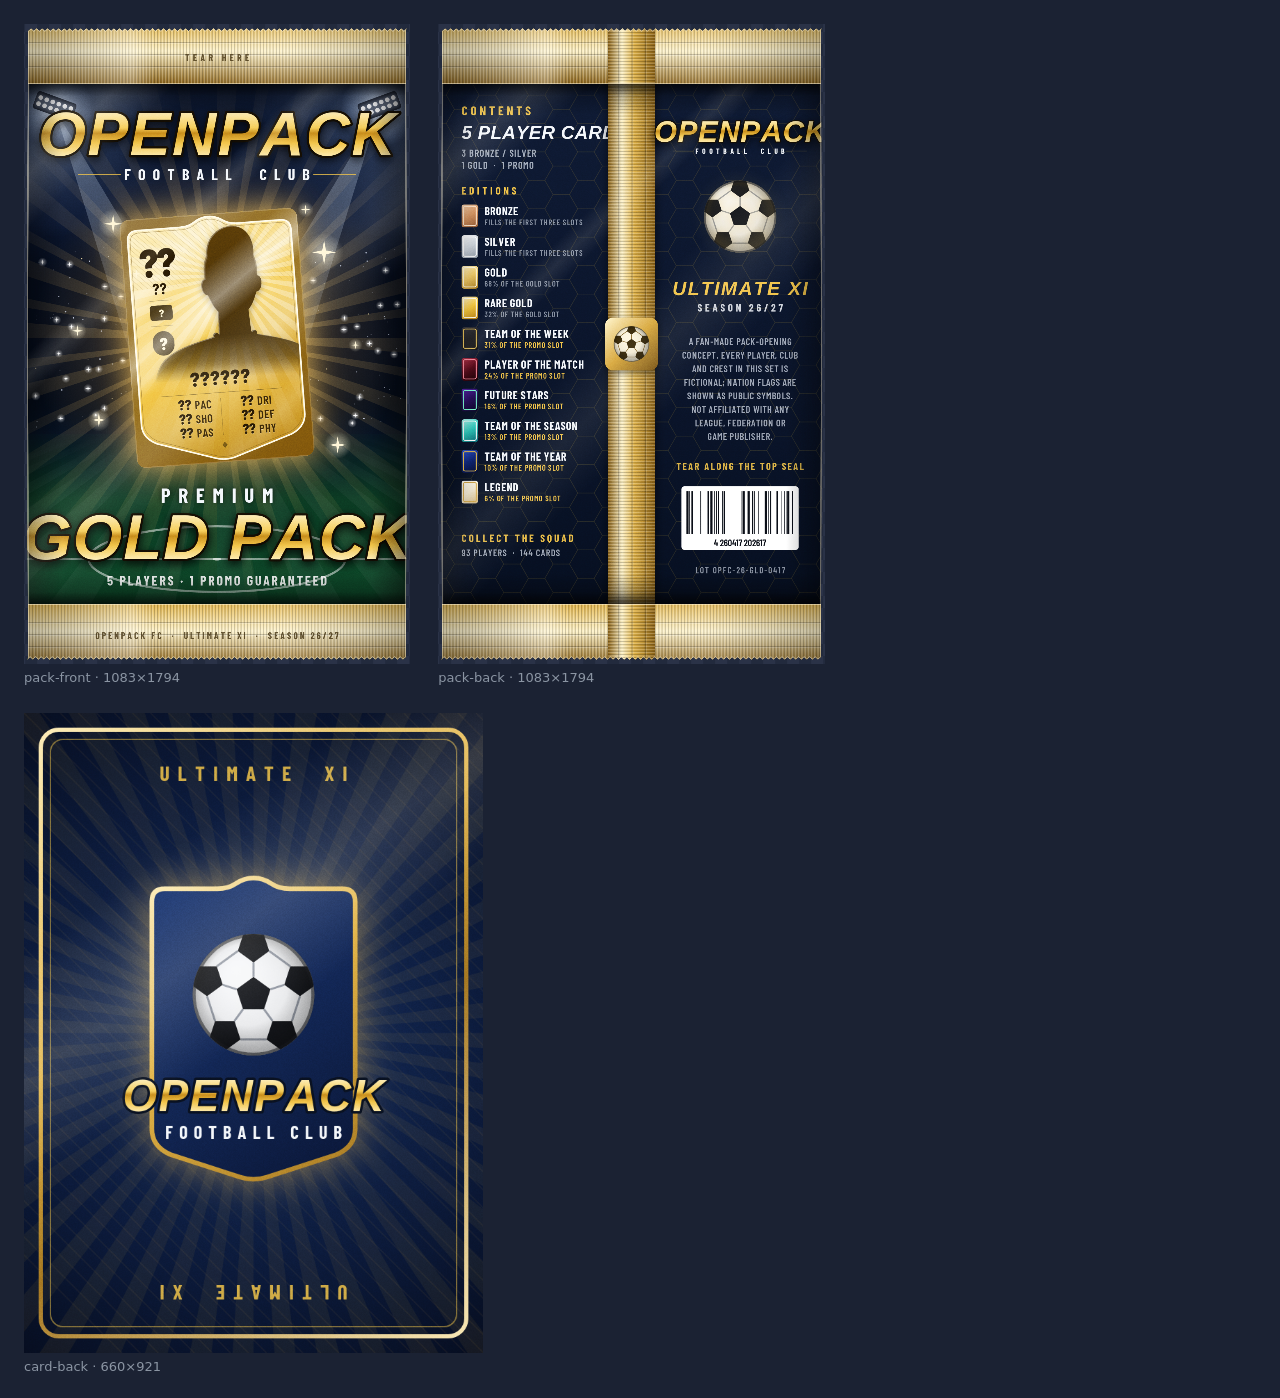
==== tools/art/index.html @ 4892d1dc "Reskin: football (FUT-style) player cards replace the Pokémon set Every Pokémon asset is gone. Cards" ====
<!DOCTYPE html>
<html lang="en">
<head>
<meta charset="UTF-8" />
<meta name="viewport" content="width=device-width, initial-scale=1" />
<title>Pack Art</title>
<link id="font-css" rel="stylesheet" href="https://fonts.googleapis.com/css2?family=Barlow+Condensed:ital,wght@0,500;0,600;0,700;0,800;1,700;1,800&display=swap" onload="this.dataset.ready=1" />
<style>
  body { margin: 0; background: #1b2233; color: #dfe6ee; font: 13px system-ui, sans-serif; }
  .row { display: flex; gap: 28px; padding: 24px; align-items: flex-start; flex-wrap: wrap; }
  figure { margin: 0; }
  canvas { display: block; height: var(--h, 640px); width: auto; background: repeating-conic-gradient(#2a3247 0% 25%, #222a3d 0% 50%) 50% / 24px 24px; }
  figcaption { margin-top: 6px; color: #8b95a3; }
</style>
</head>
<body>
<div class="row" id="row"></div>
<script type="module">
  // Live preview of the printed art (tools/art/packart.js). tools/render_art.mjs
  // loads this page headless and calls window.renderArt(name) → a PNG data URL.
  import { PIECES } from "./packart.js";
  const row = document.getElementById("row");
  const params = new URLSearchParams(location.search);
  if (params.get("h")) document.documentElement.style.setProperty("--h", params.get("h") + "px");
  const canvases = {};
  for (const [name, p] of Object.entries(PIECES)) {
    const fig = document.createElement("figure");
    const c = document.createElement("canvas");
    c.width = p.w; c.height = p.h;
    fig.append(c);
    const cap = document.createElement("figcaption");
    cap.textContent = `${name} · ${p.w}×${p.h}`;
    fig.append(cap);
    row.append(fig);
    canvases[name] = c;
  }
  window.artReady = (async () => {
    for (const [name, p] of Object.entries(PIECES)) await p.draw(canvases[name].getContext("2d"));
    return true;
  })();
  window.renderArt = async (name) => {
    await window.artReady;
    return canvases[name].toDataURL("image/png");
  };
</script>
</body>
</html>
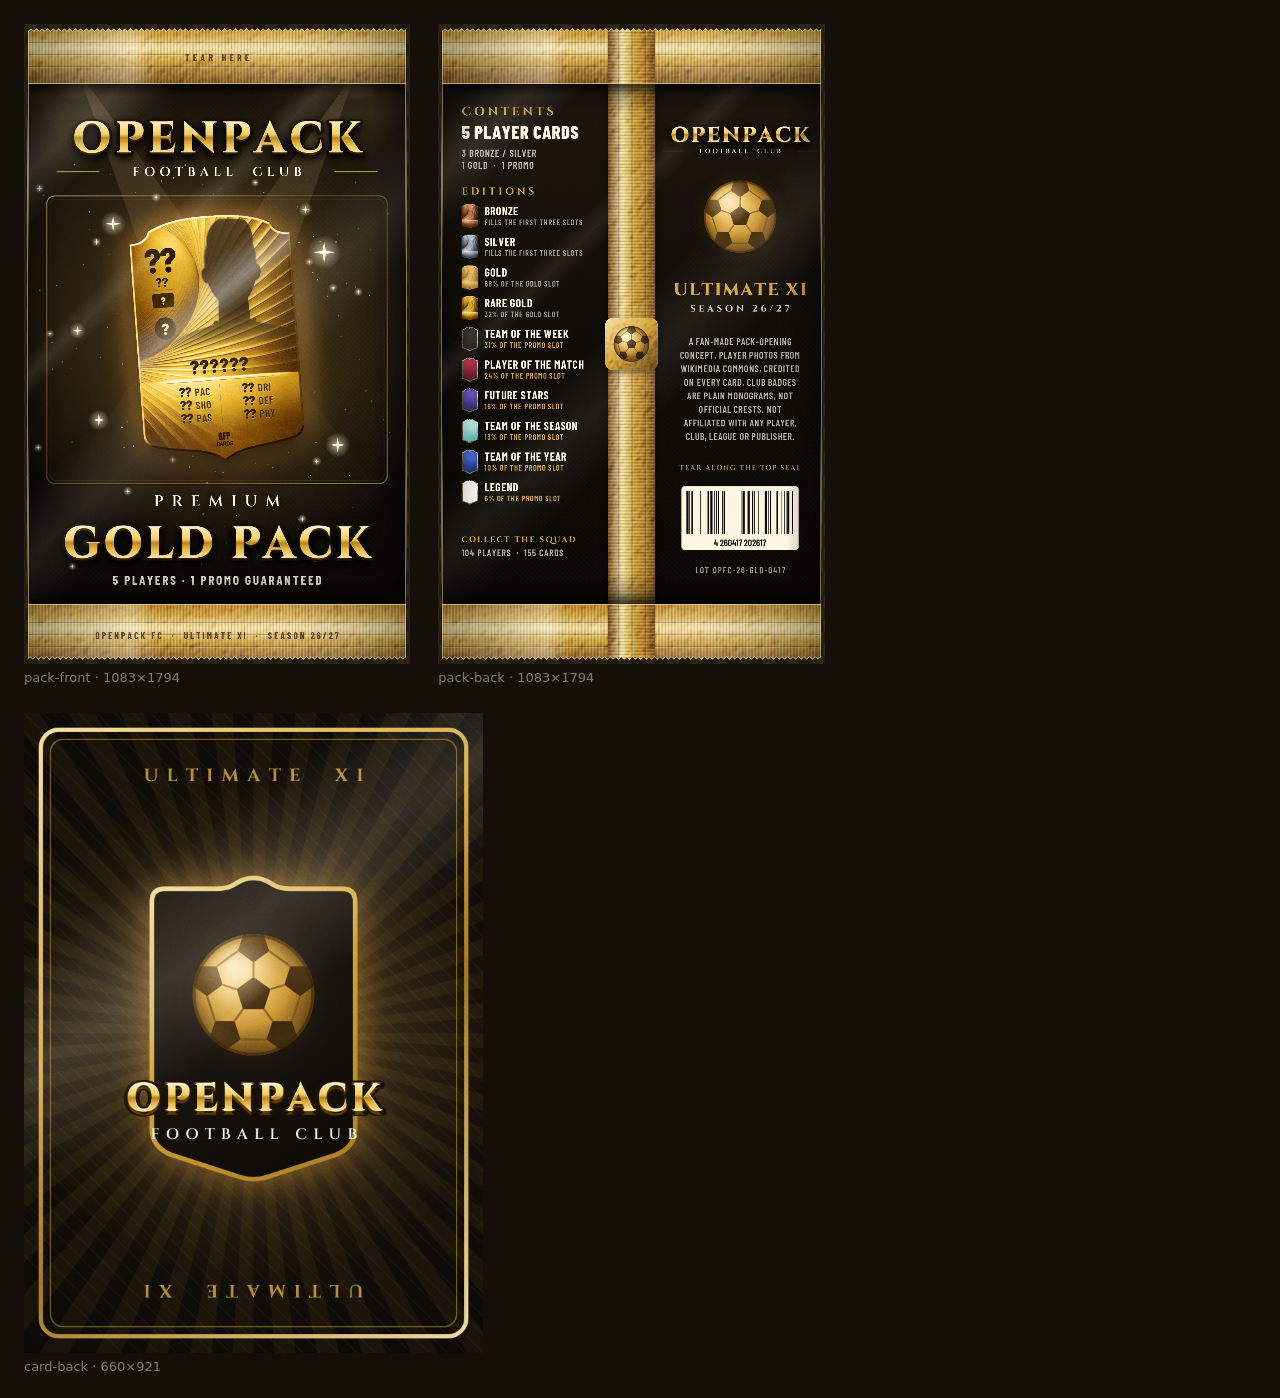
==== commit 73015077: "Pack art: black foil pouch, hammered-gold crimps, engraved lettering, golden ball Re-draws the print" ====
--- a/tools/art/index.html
+++ b/tools/art/index.html
@@ -4,13 +4,13 @@
 <meta charset="UTF-8" />
 <meta name="viewport" content="width=device-width, initial-scale=1" />
 <title>Pack Art</title>
-<link id="font-css" rel="stylesheet" href="https://fonts.googleapis.com/css2?family=Barlow+Condensed:ital,wght@0,500;0,600;0,700;0,800;1,700;1,800&display=swap" onload="this.dataset.ready=1" />
+<link id="font-css" rel="stylesheet" href="https://fonts.googleapis.com/css2?family=Barlow+Condensed:ital,wght@0,500;0,600;0,700;0,800;1,700;1,800&family=Cinzel:wght@500;700;800&display=swap" onload="this.dataset.ready=1" />
 <style>
-  body { margin: 0; background: #1b2233; color: #dfe6ee; font: 13px system-ui, sans-serif; }
+  body { margin: 0; background: #141009; color: #e9dcbf; font: 13px system-ui, sans-serif; }
   .row { display: flex; gap: 28px; padding: 24px; align-items: flex-start; flex-wrap: wrap; }
   figure { margin: 0; }
-  canvas { display: block; height: var(--h, 640px); width: auto; background: repeating-conic-gradient(#2a3247 0% 25%, #222a3d 0% 50%) 50% / 24px 24px; }
-  figcaption { margin-top: 6px; color: #8b95a3; }
+  canvas { display: block; height: var(--h, 640px); width: auto; background: repeating-conic-gradient(#2a2419 0% 25%, #1f1a12 0% 50%) 50% / 24px 24px; }
+  figcaption { margin-top: 6px; color: #8a7a5a; }
 </style>
 </head>
 <body>
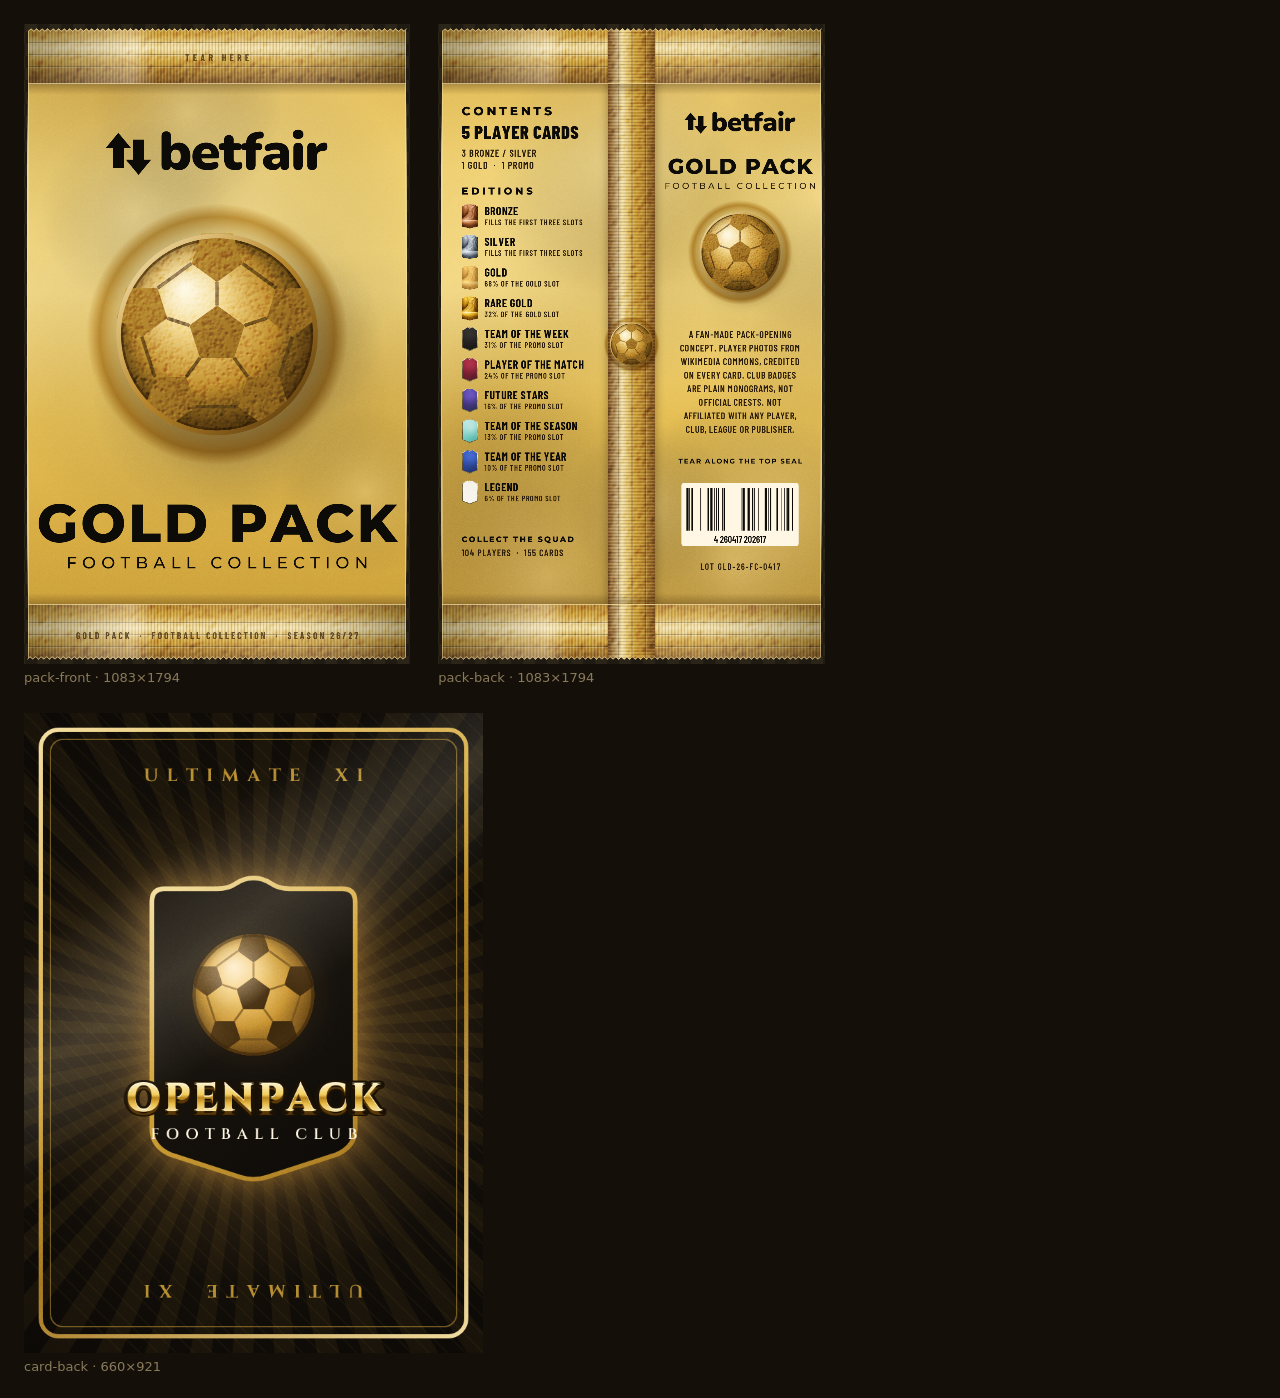
==== commit e61b354a: "Pack: gold satin-foil art, and the procedural pouch everywhere (wheel, fly-in, hero, tear) Art (tool" ====
--- a/tools/art/index.html
+++ b/tools/art/index.html
@@ -4,7 +4,7 @@
 <meta charset="UTF-8" />
 <meta name="viewport" content="width=device-width, initial-scale=1" />
 <title>Pack Art</title>
-<link id="font-css" rel="stylesheet" href="https://fonts.googleapis.com/css2?family=Barlow+Condensed:ital,wght@0,500;0,600;0,700;0,800;1,700;1,800&family=Cinzel:wght@500;700;800&display=swap" onload="this.dataset.ready=1" />
+<link id="font-css" rel="stylesheet" href="https://fonts.googleapis.com/css2?family=Barlow+Condensed:ital,wght@0,500;0,600;0,700;0,800;1,700;1,800&family=Cinzel:wght@500;700;800&family=Nunito:wght@800;900&family=Montserrat:wght@500;700;800&display=swap" onload="this.dataset.ready=1" />
 <style>
   body { margin: 0; background: #141009; color: #e9dcbf; font: 13px system-ui, sans-serif; }
   .row { display: flex; gap: 28px; padding: 24px; align-items: flex-start; flex-wrap: wrap; }
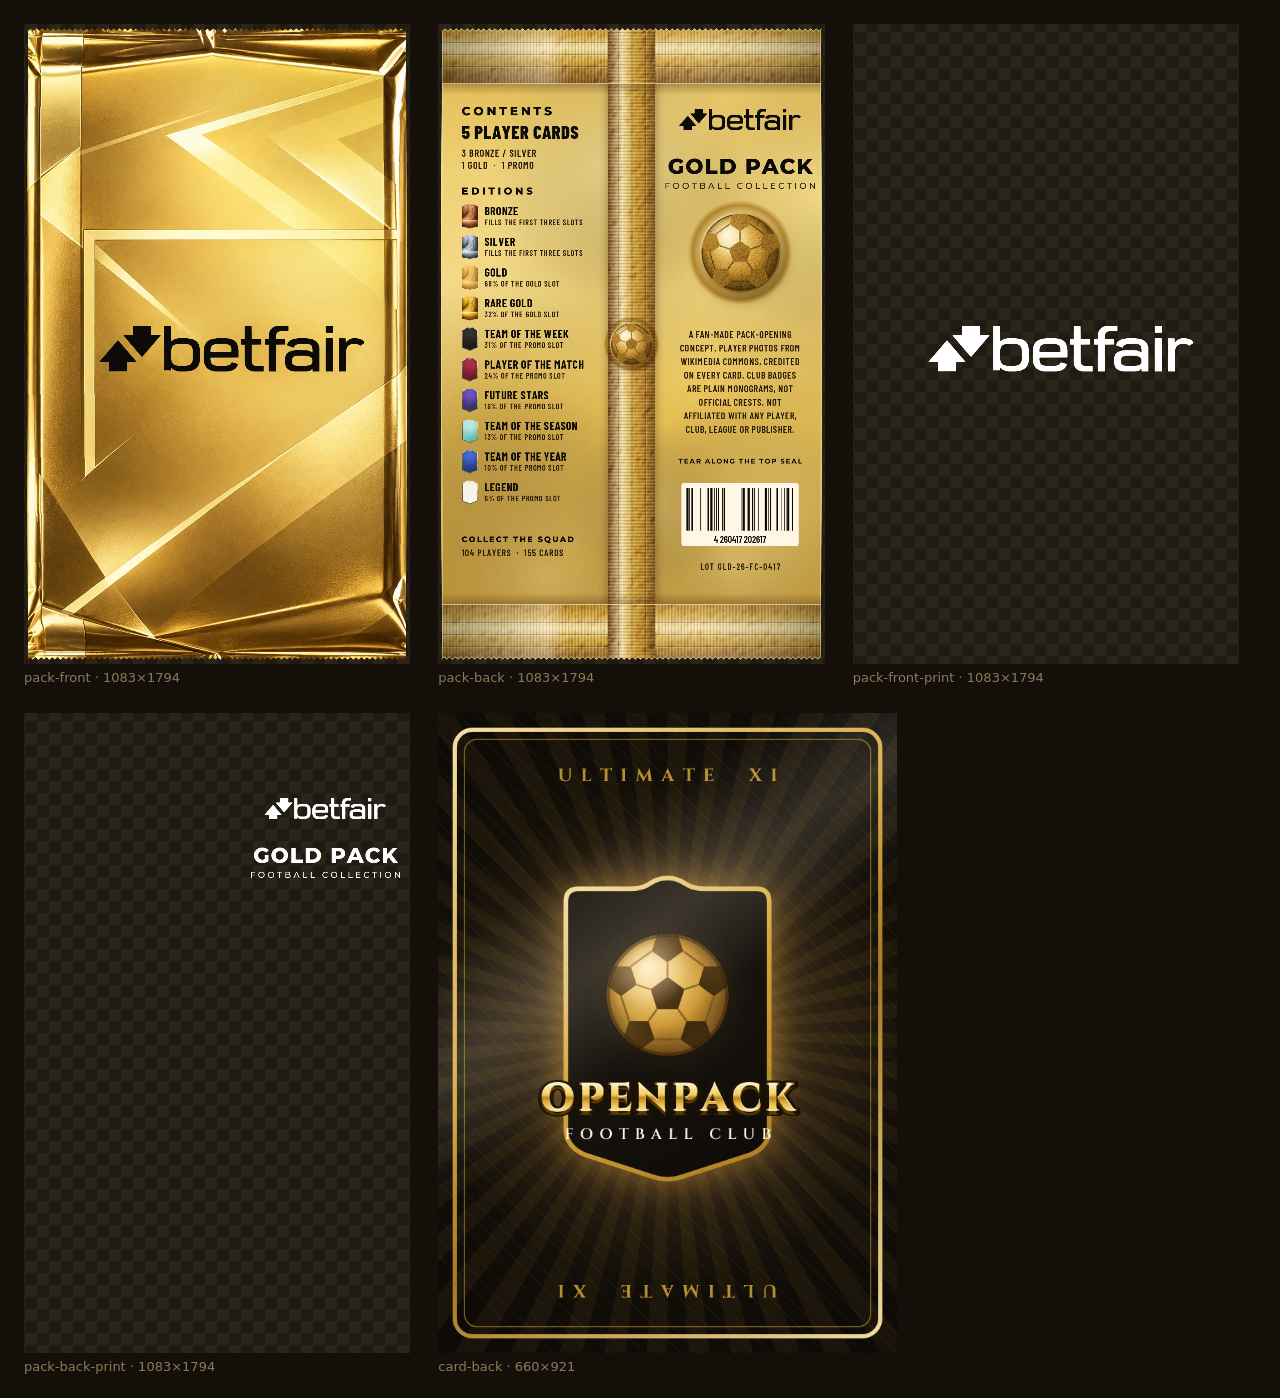
==== commit a36f3bd1: "Pack: the reference cover, the real Betfair lockup, and a print finish of its own for the brand + na" ====
--- a/tools/art/index.html
+++ b/tools/art/index.html
@@ -4,7 +4,7 @@
 <meta charset="UTF-8" />
 <meta name="viewport" content="width=device-width, initial-scale=1" />
 <title>Pack Art</title>
-<link id="font-css" rel="stylesheet" href="https://fonts.googleapis.com/css2?family=Barlow+Condensed:ital,wght@0,500;0,600;0,700;0,800;1,700;1,800&family=Cinzel:wght@500;700;800&family=Nunito:wght@800;900&family=Montserrat:wght@500;700;800&display=swap" onload="this.dataset.ready=1" />
+<link id="font-css" rel="stylesheet" href="https://fonts.googleapis.com/css2?family=Barlow+Condensed:ital,wght@0,500;0,600;0,700;0,800;1,700;1,800&family=Cinzel:wght@500;700;800&family=Montserrat:wght@500;700;800&display=swap" onload="this.dataset.ready=1" />
 <style>
   body { margin: 0; background: #141009; color: #e9dcbf; font: 13px system-ui, sans-serif; }
   .row { display: flex; gap: 28px; padding: 24px; align-items: flex-start; flex-wrap: wrap; }
